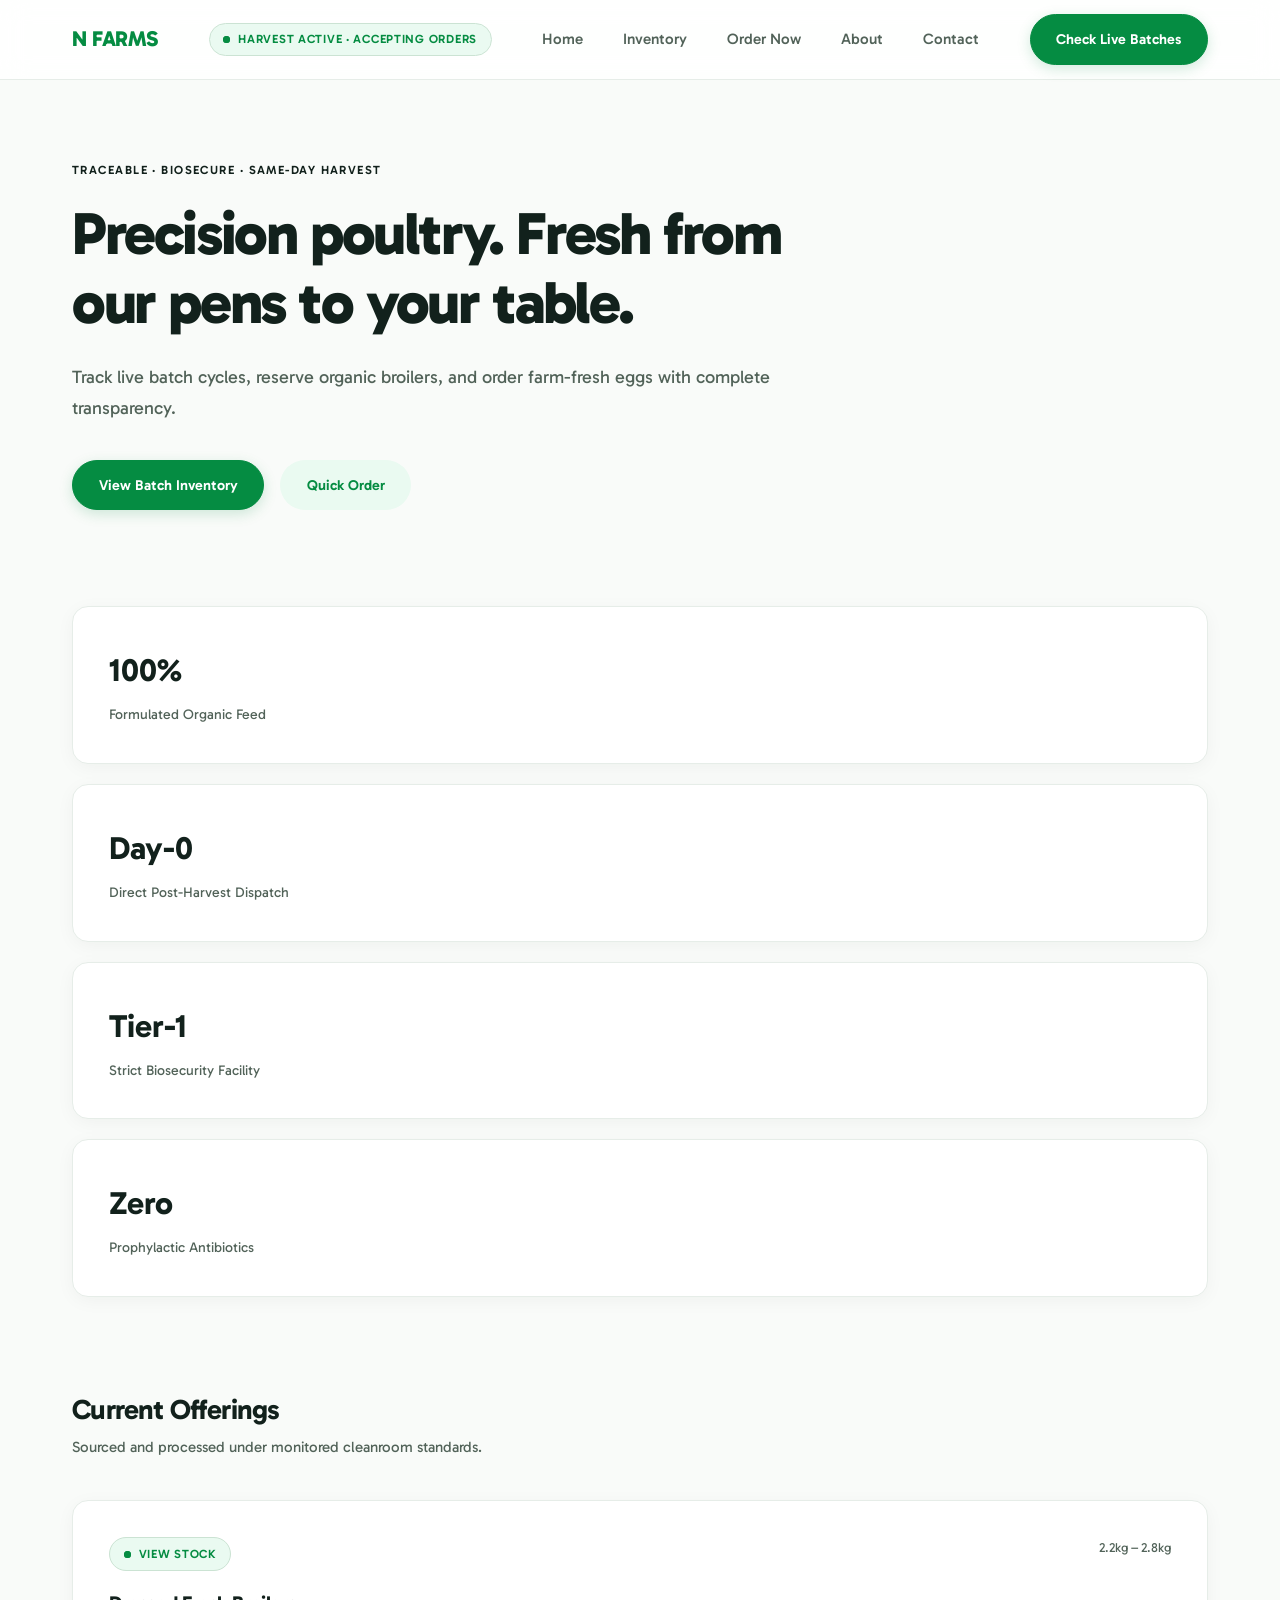
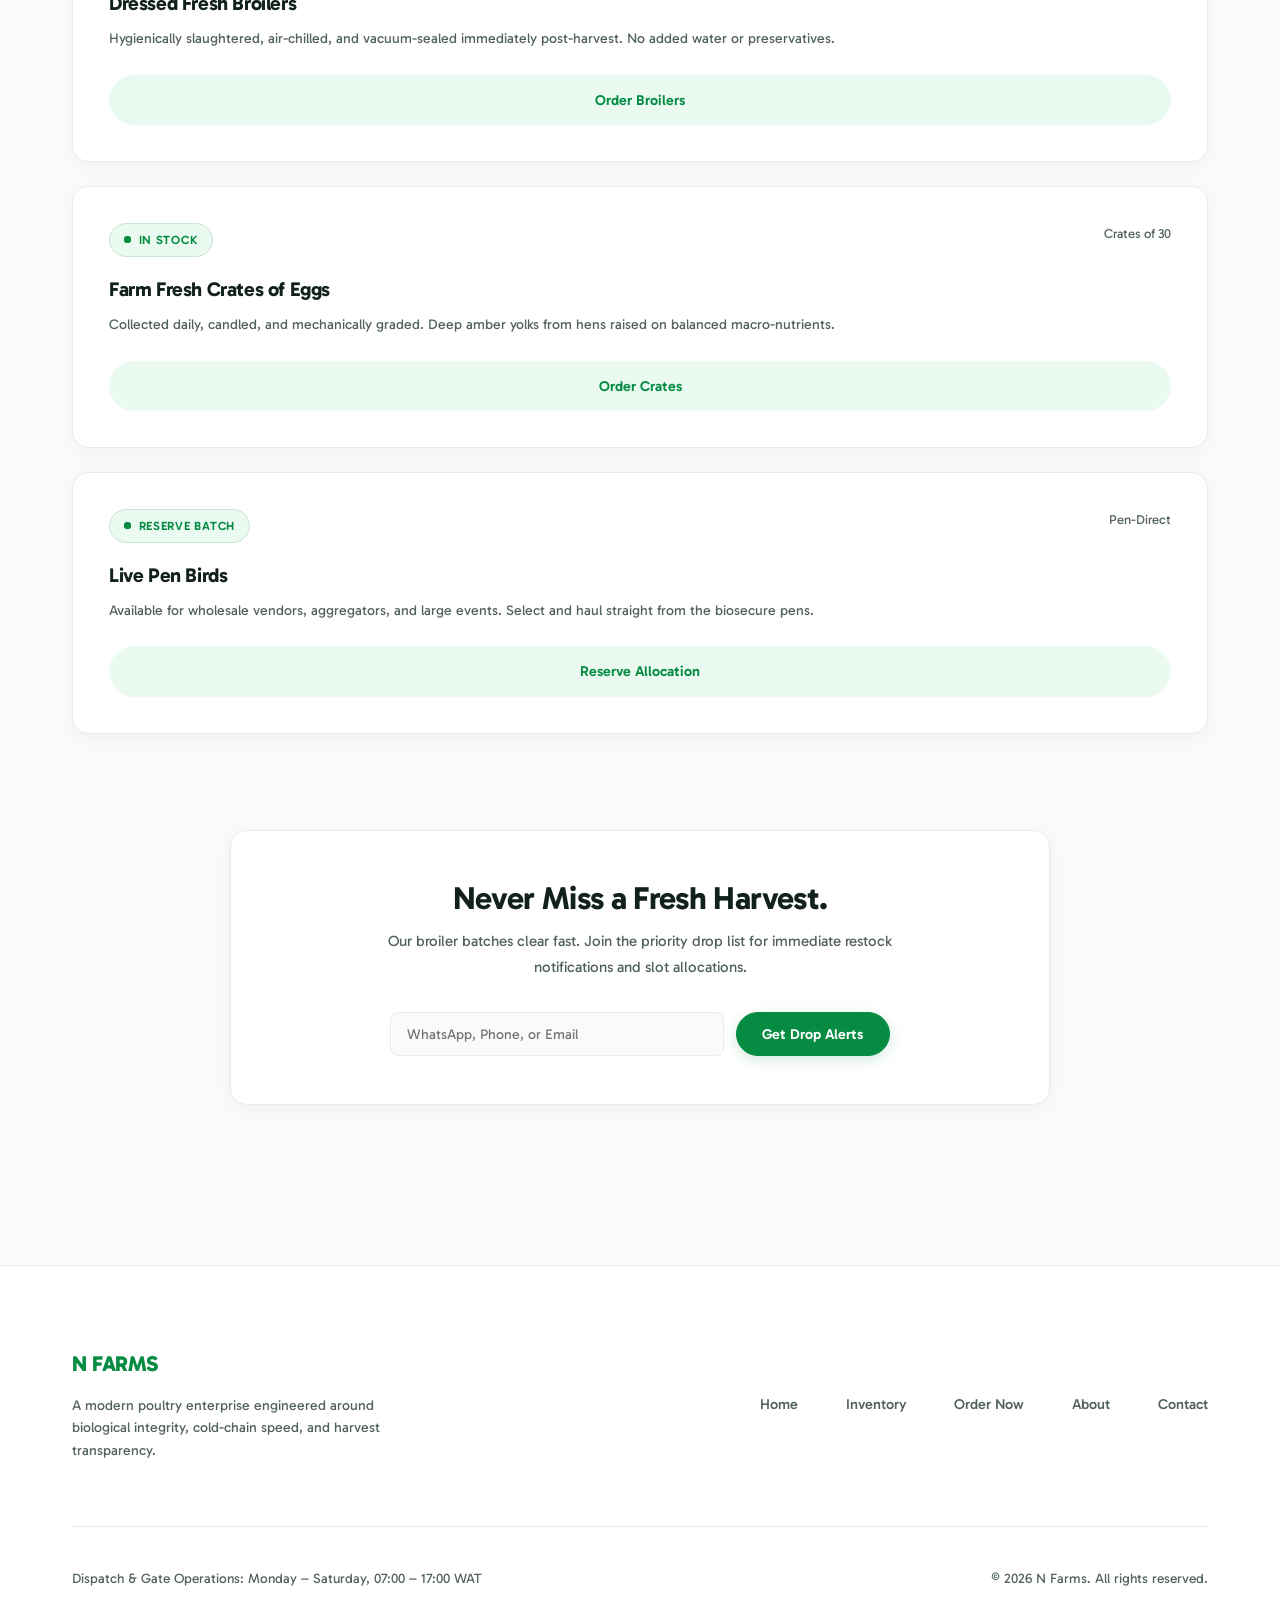
==== index.html @ 1e2ca375 "removed from folder" ====
<!DOCTYPE html>
<html lang="en">
<head>
  <meta charset="UTF-8">
  <meta name="viewport" content="width=device-width, initial-scale=1.0">
  <title>N Farms | Precision Poultry & Fresh Harvests</title>
  <meta name="description" content="Precision poultry, biosecure pens, and direct harvest logistics. Reserve organic broilers, farm-fresh eggs, and live pen birds with complete transparency.">
  <link rel="stylesheet" href="css/style.css">
  <link rel="preconnect" href="https://fonts.googleapis.com">
<link rel="preconnect" href="https://fonts.gstatic.com" crossorigin>
<link href="https://fonts.googleapis.com/css2?family=Gabarito:wght@400..900&display=swap" rel="stylesheet">
</head>
<body>

  <!-- Sticky Navigation Header -->
  <header class="site-header">
    <div class="container nav-container">
      <a href="index.html" class="brand-logo">N FARMS</a>

      <div class="status-pill">
        <span class="status-dot"></span>
        <span>Harvest Active · Accepting Orders</span>
      </div>

      <nav class="nav-links" id="nav-menu" aria-label="Primary Navigation">
        <a href="index.html" class="nav-link" aria-current="page">Home</a>
        <a href="inventory.html" class="nav-link">Inventory</a>
        <a href="order.html" class="nav-link">Order Now</a>
        <a href="about.html" class="nav-link">About</a>
        <a href="contact.html" class="nav-link">Contact</a>
      </nav>

      <div class="nav-actions">
        <a href="inventory.html" class="btn btn-primary">Check Live Batches</a>
        <button class="nav-toggle" id="nav-toggle" aria-label="Toggle navigation menu" aria-expanded="false">
          <span class="nav-toggle-bar"></span>
          <span class="nav-toggle-bar"></span>
          <span class="nav-toggle-bar"></span>
        </button>
      </div>
    </div>
  </header>

  <main>
    <!-- Hero Section -->
    <section class="container" style="padding-top: 5rem; padding-bottom: 4rem;">
      <div style="max-width: 780px;">
        <p style="font-size: 0.75rem; letter-spacing: 0.12em; text-transform: uppercase; color: var(--accent-warm); font-weight: 600; margin-bottom: 1.25rem;">
          TRACEABLE · BIOSECURE · SAME-DAY HARVEST
        </p>
        <h1 style="font-size: clamp(2.25rem, 5vw, 3.75rem); line-height: 1.15; margin-bottom: 1.5rem;">
          Precision poultry. Fresh from our pens to your table.
        </h1>
        <p style="font-size: 1.125rem; line-height: 1.7; margin-bottom: 2.25rem;">
          Track live batch cycles, reserve organic broilers, and order farm-fresh eggs with complete transparency.
        </p>
        <div style="display: flex; flex-wrap: wrap; gap: 1rem;">
          <a href="inventory.html" class="btn btn-primary">View Batch Inventory</a>
          <a href="order.html" class="btn btn-secondary">Quick Order</a>
        </div>
      </div>
    </section>

    <!-- Metrics Strip -->
    <section class="container" style="padding-top: 2rem; padding-bottom: 4rem;">
      <div style="display: grid; grid-template-columns: repeat(auto-fit, min-width(220px, 1fr)); gap: 1.25rem;">
        <div class="card">
          <div style="font-size: 2rem; font-weight: 700; color: var(--text-primary); margin-bottom: 0.35rem;">100%</div>
          <p style="font-size: 0.875rem;">Formulated Organic Feed</p>
        </div>
        <div class="card">
          <div style="font-size: 2rem; font-weight: 700; color: var(--text-primary); margin-bottom: 0.35rem;">Day-0</div>
          <p style="font-size: 0.875rem;">Direct Post-Harvest Dispatch</p>
        </div>
        <div class="card">
          <div style="font-size: 2rem; font-weight: 700; color: var(--text-primary); margin-bottom: 0.35rem;">Tier-1</div>
          <p style="font-size: 0.875rem;">Strict Biosecurity Facility</p>
        </div>
        <div class="card">
          <div style="font-size: 2rem; font-weight: 700; color: var(--text-primary); margin-bottom: 0.35rem;">Zero</div>
          <p style="font-size: 0.875rem;">Prophylactic Antibiotics</p>
        </div>
      </div>
    </section>

    <!-- Product Teasers -->
    <section class="container" style="padding-top: 2rem; padding-bottom: 4rem;">
      <div style="margin-bottom: 2.5rem;">
        <h2 style="font-size: 1.75rem; margin-bottom: 0.5rem;">Current Offerings</h2>
        <p style="font-size: 0.9375rem;">Sourced and processed under monitored cleanroom standards.</p>
      </div>

      <div style="display: grid; grid-template-columns: repeat(auto-fit, min-width(280px, 1fr)); gap: 1.5rem;">
        <article class="card" style="display: flex; flex-direction: column; justify-content: space-between;">
          <div>
            <div style="display: flex; justify-content: space-between; align-items: flex-start; margin-bottom: 1.25rem;">
              <span class="status-pill">
                <span class="status-dot"></span>
                <span>View Stock</span>
              </span>
              <span style="font-size: 0.8125rem; color: var(--text-muted);">2.2kg – 2.8kg</span>
            </div>
            <h3 style="font-size: 1.25rem; margin-bottom: 0.75rem;">Dressed Fresh Broilers</h3>
            <p style="font-size: 0.875rem; margin-bottom: 1.5rem;">
              Hygienically slaughtered, air-chilled, and vacuum-sealed immediately post-harvest. No added water or preservatives.
            </p>
          </div>
          <a href="order.html" class="btn btn-secondary" style="width: 100%;">Order Broilers</a>
        </article>

        <article class="card" style="display: flex; flex-direction: column; justify-content: space-between;">
          <div>
            <div style="display: flex; justify-content: space-between; align-items: flex-start; margin-bottom: 1.25rem;">
              <span class="status-pill">
                <span class="status-dot"></span>
                <span>In Stock</span>
              </span>
              <span style="font-size: 0.8125rem; color: var(--text-muted);">Crates of 30</span>
            </div>
            <h3 style="font-size: 1.25rem; margin-bottom: 0.75rem;">Farm Fresh Crates of Eggs</h3>
            <p style="font-size: 0.875rem; margin-bottom: 1.5rem;">
              Collected daily, candled, and mechanically graded. Deep amber yolks from hens raised on balanced macro-nutrients.
            </p>
          </div>
          <a href="order.html" class="btn btn-secondary" style="width: 100%;">Order Crates</a>
        </article>

        <article class="card" style="display: flex; flex-direction: column; justify-content: space-between;">
          <div>
            <div style="display: flex; justify-content: space-between; align-items: flex-start; margin-bottom: 1.25rem;">
              <span class="status-pill status-warm">
                <span class="status-dot"></span>
                <span>Reserve Batch</span>
              </span>
              <span style="font-size: 0.8125rem; color: var(--text-muted);">Pen-Direct</span>
            </div>
            <h3 style="font-size: 1.25rem; margin-bottom: 0.75rem;">Live Pen Birds</h3>
            <p style="font-size: 0.875rem; margin-bottom: 1.5rem;">
              Available for wholesale vendors, aggregators, and large events. Select and haul straight from the biosecure pens.
            </p>
          </div>
          <a href="order.html" class="btn btn-secondary" style="width: 100%;">Reserve Allocation</a>
        </article>
      </div>
    </section>

    <!-- Restock Alert / Drop Notification -->
    <section class="container" style="padding-top: 2rem; padding-bottom: 2rem;">
      <div class="card" style="padding: 3rem 2rem; max-width: 820px; margin: 0 auto; text-align: center;">
        <h2 style="font-size: clamp(1.5rem, 3vw, 2rem); margin-bottom: 0.75rem;">Never Miss a Fresh Harvest.</h2>
        <p style="font-size: 0.9375rem; max-width: 520px; margin: 0 auto 2rem auto;">
          Our broiler batches clear fast. Join the priority drop list for immediate restock notifications and slot allocations.
        </p>
        <form style="display: flex; flex-wrap: wrap; gap: 0.75rem; justify-content: center; max-width: 500px; margin: 0 auto;">
          <input 
            type="text" 
            placeholder="WhatsApp, Phone, or Email" 
            required 
            aria-label="Contact information for alerts"
            style="flex: 1 1 240px; padding: 0.625rem 1rem; border-radius: var(--radius-sm); background: var(--bg-main); border: 1px solid var(--border); color: var(--text-primary); font-family: inherit; font-size: 0.875rem; outline: none;"
          >
          <button type="submit" class="btn btn-primary">Get Drop Alerts</button>
        </form>
      </div>
    </section>
  </main>

  <!-- Shared Footer -->
  <footer class="site-footer">
    <div class="container">
      <div class="footer-top">
        <div style="max-width: 360px;">
          <div class="brand-logo" style="margin-bottom: 0.75rem;">N FARMS</div>
          <p style="font-size: 0.875rem; line-height: 1.6;">
            A modern poultry enterprise engineered around biological integrity, cold-chain speed, and harvest transparency.
          </p>
        </div>

        <nav class="footer-nav" aria-label="Footer Navigation">
          <a href="index.html" class="footer-link">Home</a>
          <a href="inventory.html" class="footer-link">Inventory</a>
          <a href="order.html" class="footer-link">Order Now</a>
          <a href="about.html" class="footer-link">About</a>
          <a href="contact.html" class="footer-link">Contact</a>
        </nav>
      </div>

      <div class="footer-bottom">
        <p class="footer-copyright">
          Dispatch & Gate Operations: Monday – Saturday, 07:00 – 17:00 WAT
        </p>
        <p class="footer-copyright">
          &copy; 2026 N Farms. All rights reserved.
        </p>
      </div>
    </div>
  </footer>

  <script src="js/main.js"></script>
</body>
</html>
---- css/style.css ----
/* ==========================================================================
   N FARMS — CLEAN MODERN PALETTE
   File: css/style.css
   ========================================================================== */

@import url('https://fonts.googleapis.com/css2?family=Gabarito:wght@400;500;600;700;800&display=swap');

/* --------------------------------------------------------------------------
   1. Design Tokens & Variables
   -------------------------------------------------------------------------- */
:root {
  /* Crisp White/Off-White Foundation */
  --bg-main: #f9fbf9;
  --bg-card: #ffffff;
  --bg-card-hover: #f1f8f4;
  --border: #e6ede8;
  --border-hover: #cbe3d3;

  /* Forest Green Palette (Extracted from Palette Swatches) */
  --green-primary: #058c42;       /* Vibrant Forest Leaf */
  --green-mint: #6ee7b7;          /* Soft Mint */
  --green-light: #eafaf1;         /* Pale Tint Background */
  --green-dark: #12211c;          /* Deep Forest / Night Tone */
  --green-glow: rgba(5, 140, 66, 0.18);

  /* Typography Colors */
  --text-primary: #12211c;
  --text-muted: #526359;

  /* Typography Scale */
  --font-stack: 'Gabarito', sans-serif;
  --tracking-tight: -0.02em;
  --tracking-tighter: -0.04em;

  /* Layout & Elevation */
  --max-width: 1200px;
  --header-height: 80px;
  --radius-sm: 8px;
  --radius-md: 16px;
  --radius-full: 9999px;
  --shadow-soft: 0 4px 20px -2px rgba(18, 33, 28, 0.05);
  --shadow-hover: 0 12px 30px -4px rgba(5, 140, 66, 0.12);

  /* Transitions */
  --ease: cubic-bezier(0.16, 1, 0.3, 1);
  --transition-fast: 180ms var(--ease);
  --transition-smooth: 320ms var(--ease);
}

/* --------------------------------------------------------------------------
   2. Reset & Base Styles
   -------------------------------------------------------------------------- */
*,
*::before,
*::after {
  box-sizing: border-box;
  margin: 0;
  padding: 0;
}

html {
  scroll-behavior: smooth;
  -webkit-text-size-adjust: 100%;
}

body {
  min-height: 100vh;
  background-color: var(--bg-main);
  color: var(--text-primary);
  font-family: var(--font-stack);
  font-size: 1.05rem;
  line-height: 1.7;
  -webkit-font-smoothing: antialiased;
  -moz-osx-font-smoothing: grayscale;
}

h1, h2, h3, h4, h5, h6 {
  color: var(--text-primary);
  font-weight: 700;
  line-height: 1.2;
  letter-spacing: var(--tracking-tight);
}

h1 {
  font-size: clamp(2.25rem, 5vw, 3.75rem);
  font-weight: 800;
  letter-spacing: var(--tracking-tighter);
}

h2 {
  font-size: clamp(1.75rem, 3.5vw, 2.5rem);
}

h3 {
  font-size: 1.5rem;
}

p {
  color: var(--text-muted);
  font-weight: 400;
}

a {
  color: inherit;
  text-decoration: none;
  transition: color var(--transition-fast);
}

ul, ol {
  list-style: none;
}

img, svg {
  display: block;
  max-width: 100%;
}

button {
  font-family: inherit;
  background: none;
  border: none;
  cursor: pointer;
}

/* --------------------------------------------------------------------------
   3. Layout Container
   -------------------------------------------------------------------------- */
.container {
  width: 100%;
  max-width: var(--max-width);
  margin-left: auto;
  margin-right: auto;
  padding-left: 2rem;
  padding-right: 2rem;
}

/* --------------------------------------------------------------------------
   4. Header & Navigation
   -------------------------------------------------------------------------- */
.site-header {
  position: sticky;
  top: 0;
  z-index: 100;
  width: 100%;
  height: var(--header-height);
  background: rgba(255, 255, 255, 0.85);
  backdrop-filter: blur(14px);
  -webkit-backdrop-filter: blur(14px);
  border-bottom: 1px solid var(--border);
  transition: border-color var(--transition-fast);
}

.nav-container {
  display: flex;
  align-items: center;
  justify-content: space-between;
  height: 100%;
}

.brand-logo {
  font-size: 1.35rem;
  font-weight: 800;
  letter-spacing: var(--tracking-tight);
  color: var(--green-primary);
}

.nav-links {
  display: none;
  align-items: center;
  gap: 2.5rem;
}

.nav-link {
  font-size: 0.95rem;
  font-weight: 500;
  color: var(--text-muted);
  position: relative;
  padding: 0.25rem 0;
  transition: color var(--transition-fast);
}

.nav-link::after {
  content: "";
  position: absolute;
  bottom: 0;
  left: 0;
  width: 0;
  height: 2px;
  background-color: var(--green-primary);
  transition: width var(--transition-smooth);
}

.nav-link:hover {
  color: var(--green-primary);
}

.nav-link:hover::after {
  width: 100%;
}

.nav-actions {
  display: flex;
  align-items: center;
  gap: 1rem;
}

.nav-toggle {
  display: flex;
  flex-direction: column;
  justify-content: space-between;
  width: 24px;
  height: 18px;
}

.nav-toggle-bar {
  display: block;
  width: 100%;
  height: 2px;
  background-color: var(--text-primary);
  border-radius: var(--radius-full);
  transition: transform var(--transition-smooth), opacity var(--transition-smooth);
}

/* --------------------------------------------------------------------------
   5. Buttons
   -------------------------------------------------------------------------- */
.btn {
  display: inline-flex;
  align-items: center;
  justify-content: center;
  gap: 0.5rem;
  font-size: 0.9rem;
  font-weight: 600;
  padding: 0.75rem 1.6rem;
  border-radius: var(--radius-full);
  transition: background-color var(--transition-fast), 
              border-color var(--transition-fast), 
              box-shadow var(--transition-fast), 
              transform var(--transition-fast);
  white-space: nowrap;
}

.btn:active {
  transform: scale(0.98);
}

.btn-primary {
  background-color: var(--green-primary);
  color: #ffffff;
  border: 1px solid var(--green-primary);
  box-shadow: 0 4px 14px var(--green-glow);
}

.btn-primary:hover {
  background-color: #047637;
  border-color: #047637;
  transform: translateY(-1px);
  box-shadow: 0 6px 20px var(--green-glow);
}

.btn-secondary {
  background-color: var(--green-light);
  color: var(--green-primary);
  border: 1px solid transparent;
}

.btn-secondary:hover {
  background-color: #dff5ea;
  border-color: var(--border-hover);
}

/* --------------------------------------------------------------------------
   6. Status Pill
   -------------------------------------------------------------------------- */
.status-pill {
  display: inline-flex;
  align-items: center;
  gap: 0.5rem;
  padding: 0.35rem 0.85rem;
  background-color: var(--green-light);
  border: 1px solid var(--border-hover);
  border-radius: var(--radius-full);
  font-size: 0.75rem;
  font-weight: 600;
  color: var(--green-primary);
  text-transform: uppercase;
  letter-spacing: 0.06em;
}

.status-dot {
  width: 7px;
  height: 7px;
  border-radius: 50%;
  background-color: var(--green-primary);
  position: relative;
}

.status-dot::after {
  content: "";
  position: absolute;
  top: 0;
  left: 0;
  width: 100%;
  height: 100%;
  border-radius: 50%;
  background-color: inherit;
  animation: pulse-ring 2.4s cubic-bezier(0.24, 0, 0.38, 1) infinite;
}

@keyframes pulse-ring {
  0% {
    transform: scale(0.95);
    opacity: 0.8;
  }
  70% {
    transform: scale(2.8);
    opacity: 0;
  }
  100% {
    transform: scale(2.8);
    opacity: 0;
  }
}

/* --------------------------------------------------------------------------
   7. Cards & Surfaces
   -------------------------------------------------------------------------- */
.card {
  background-color: var(--bg-card);
  border: 1px solid var(--border);
  border-radius: var(--radius-md);
  padding: 2.25rem;
  box-shadow: var(--shadow-soft);
  transition: transform var(--transition-smooth), 
              border-color var(--transition-smooth), 
              box-shadow var(--transition-smooth);
}

.card:hover {
  transform: translateY(-4px);
  border-color: var(--border-hover);
  box-shadow: var(--shadow-hover);
}

/* --------------------------------------------------------------------------
   8. Footer
   -------------------------------------------------------------------------- */
.site-footer {
  border-top: 1px solid var(--border);
  background-color: #ffffff;
  padding-top: 5rem;
  padding-bottom: 3.5rem;
  margin-top: 8rem;
}

.footer-top {
  display: flex;
  flex-direction: column;
  gap: 2rem;
  margin-bottom: 4rem;
}

.footer-nav {
  display: flex;
  flex-wrap: wrap;
  gap: 2rem 3rem;
}

.footer-link {
  font-size: 0.9rem;
  font-weight: 500;
  color: var(--text-muted);
}

.footer-link:hover {
  color: var(--green-primary);
}

.footer-bottom {
  display: flex;
  flex-direction: column;
  align-items: flex-start;
  gap: 1rem;
  padding-top: 2.5rem;
  border-top: 1px solid var(--border);
}

.footer-copyright {
  font-size: 0.85rem;
  color: var(--text-muted);
}

/* --------------------------------------------------------------------------
   9. Responsive Breakpoints
   -------------------------------------------------------------------------- */
@media (min-width: 768px) {
  .nav-links {
    display: flex;
  }

  .nav-toggle {
    display: none;
  }

  .footer-top,
  .footer-bottom {
    flex-direction: row;
    align-items: center;
    justify-content: space-between;
  }
}

/* Navbar Scroll Elevation State */
.site-header.is-scrolled {
  background: rgba(11, 15, 18, 0.95);
  border-bottom-color: #2b3642;
  box-shadow: 0 8px 24px rgba(0, 0, 0, 0.4);
}

/* Mobile Nav Overlay State */
@media (max-width: 767px) {
  .nav-links {
    position: fixed;
    top: var(--header-height);
    left: 0;
    right: 0;
    bottom: 0;
    display: flex;
    flex-direction: column;
    align-items: flex-start;
    padding: 2.5rem 1.5rem;
    gap: 1.75rem;
    background: var(--bg-main);
    border-bottom: 1px solid var(--border);
    transform: translateY(-100%);
    opacity: 0;
    pointer-events: none;
    transition: transform var(--transition-smooth), opacity var(--transition-smooth);
  }

  .nav-links.is-open {
    transform: translateY(0);
    opacity: 1;
    pointer-events: auto;
  }

  .nav-link {
    font-size: 1.125rem;
  }
}
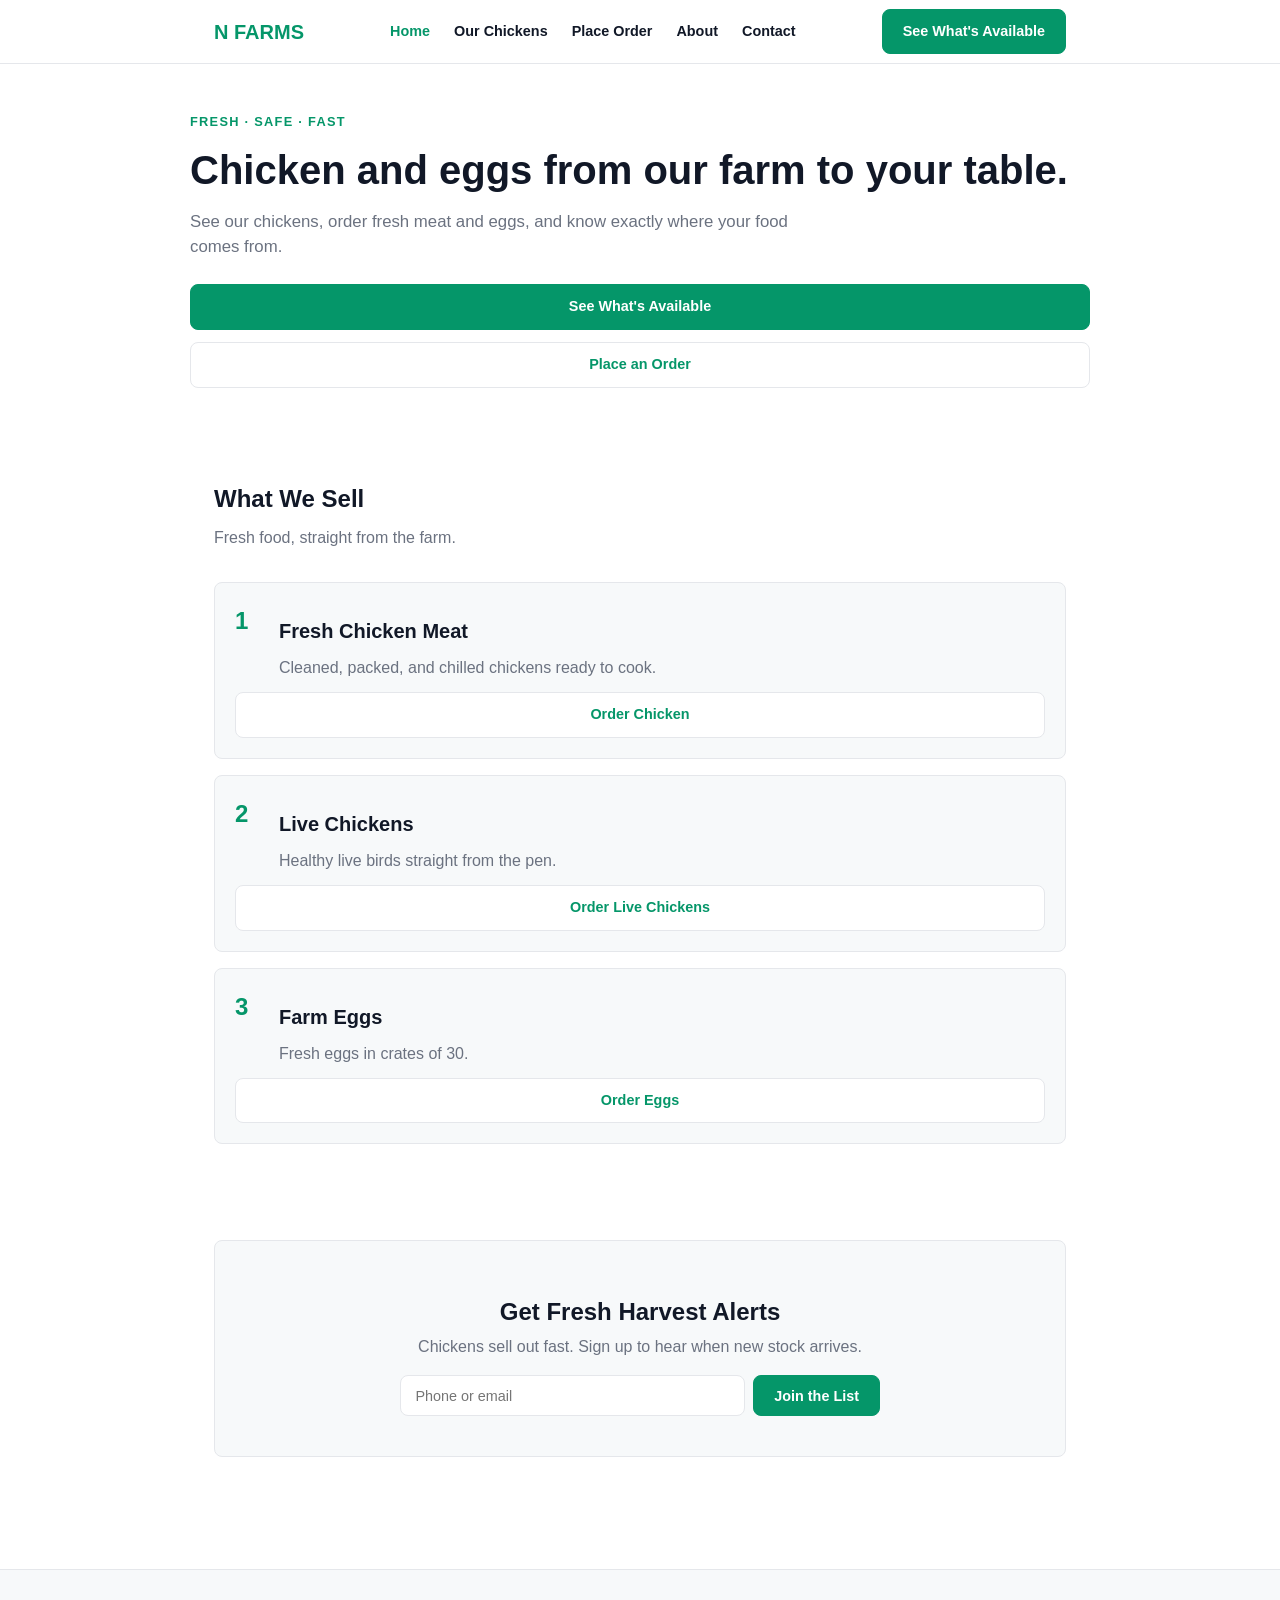
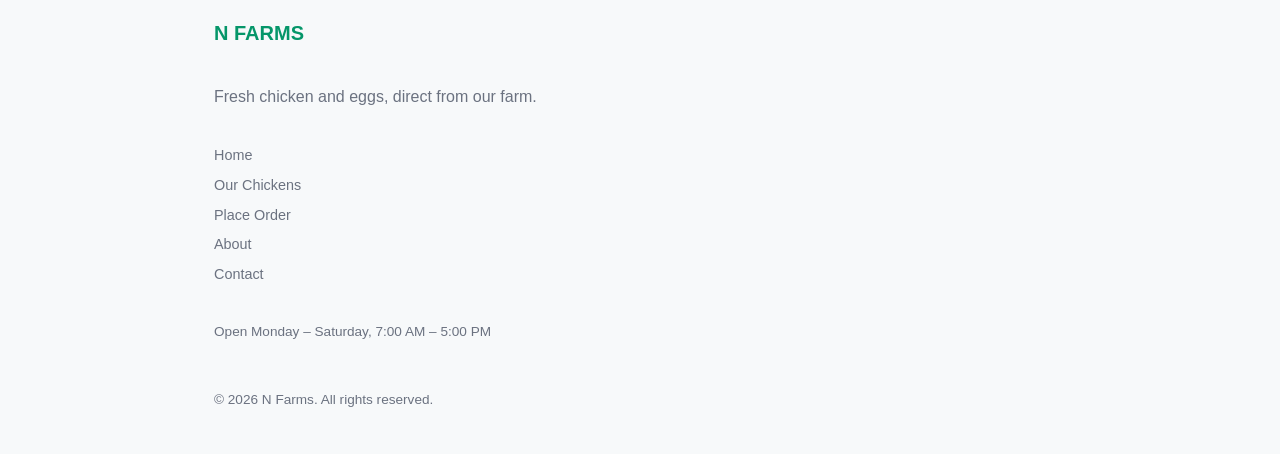
==== commit 802feeb1: "Add admin config system with server-side config.json and hidden password-protected admin panel" ====
--- a/index.html
+++ b/index.html
@@ -3,36 +3,26 @@
 <head>
   <meta charset="UTF-8">
   <meta name="viewport" content="width=device-width, initial-scale=1.0">
-  <title>N Farms | Precision Poultry & Fresh Harvests</title>
-  <meta name="description" content="Precision poultry, biosecure pens, and direct harvest logistics. Reserve organic broilers, farm-fresh eggs, and live pen birds with complete transparency.">
+  <title>N Farms | Fresh Chicken and Eggs</title>
+  <meta name="description" content="Fresh chicken meat, live chickens, and farm eggs. Order direct from the farm.">
   <link rel="stylesheet" href="css/style.css">
-  <link rel="preconnect" href="https://fonts.googleapis.com">
-<link rel="preconnect" href="https://fonts.gstatic.com" crossorigin>
-<link href="https://fonts.googleapis.com/css2?family=Gabarito:wght@400..900&display=swap" rel="stylesheet">
 </head>
 <body>
 
-  <!-- Sticky Navigation Header -->
   <header class="site-header">
     <div class="container nav-container">
       <a href="index.html" class="brand-logo">N FARMS</a>
-
-      <div class="status-pill">
-        <span class="status-dot"></span>
-        <span>Harvest Active · Accepting Orders</span>
-      </div>
-
+      <div class="status-pill"><span>Open for Orders</span></div>
       <nav class="nav-links" id="nav-menu" aria-label="Primary Navigation">
         <a href="index.html" class="nav-link" aria-current="page">Home</a>
-        <a href="inventory.html" class="nav-link">Inventory</a>
-        <a href="order.html" class="nav-link">Order Now</a>
+        <a href="inventory.html" class="nav-link">Our Chickens</a>
+        <a href="order.html" class="nav-link">Place Order</a>
         <a href="about.html" class="nav-link">About</a>
         <a href="contact.html" class="nav-link">Contact</a>
       </nav>
-
       <div class="nav-actions">
-        <a href="inventory.html" class="btn btn-primary">Check Live Batches</a>
-        <button class="nav-toggle" id="nav-toggle" aria-label="Toggle navigation menu" aria-expanded="false">
+        <a href="inventory.html" class="btn btn-primary">See What's Available</a>
+        <button class="nav-toggle" id="nav-toggle" aria-label="Open menu" aria-expanded="false">
           <span class="nav-toggle-bar"></span>
           <span class="nav-toggle-bar"></span>
           <span class="nav-toggle-bar"></span>
@@ -42,160 +32,86 @@
   </header>
 
   <main>
-    <!-- Hero Section -->
-    <section class="container" style="padding-top: 5rem; padding-bottom: 4rem;">
-      <div style="max-width: 780px;">
-        <p style="font-size: 0.75rem; letter-spacing: 0.12em; text-transform: uppercase; color: var(--accent-warm); font-weight: 600; margin-bottom: 1.25rem;">
-          TRACEABLE · BIOSECURE · SAME-DAY HARVEST
-        </p>
-        <h1 style="font-size: clamp(2.25rem, 5vw, 3.75rem); line-height: 1.15; margin-bottom: 1.5rem;">
-          Precision poultry. Fresh from our pens to your table.
-        </h1>
-        <p style="font-size: 1.125rem; line-height: 1.7; margin-bottom: 2.25rem;">
-          Track live batch cycles, reserve organic broilers, and order farm-fresh eggs with complete transparency.
-        </p>
-        <div style="display: flex; flex-wrap: wrap; gap: 1rem;">
-          <a href="inventory.html" class="btn btn-primary">View Batch Inventory</a>
-          <a href="order.html" class="btn btn-secondary">Quick Order</a>
+    <section class="container hero">
+      <div>
+        <span class="hero-kicker">Fresh · Safe · Fast</span>
+        <h1 class="hero-title" data-admin-text="heroTitle">Chicken and eggs from our farm to your table.</h1>
+        <p class="hero-lead" data-admin-text="heroLead">See our chickens, order fresh meat and eggs, and know exactly where your food comes from.</p>
+        <div class="hero-actions">
+          <a href="inventory.html" class="btn btn-primary btn-full">See What's Available</a>
+          <a href="order.html" class="btn btn-outline btn-full">Place an Order</a>
         </div>
       </div>
     </section>
 
-    <!-- Metrics Strip -->
-    <section class="container" style="padding-top: 2rem; padding-bottom: 4rem;">
-      <div style="display: grid; grid-template-columns: repeat(auto-fit, min-width(220px, 1fr)); gap: 1.25rem;">
-        <div class="card">
-          <div style="font-size: 2rem; font-weight: 700; color: var(--text-primary); margin-bottom: 0.35rem;">100%</div>
-          <p style="font-size: 0.875rem;">Formulated Organic Feed</p>
-        </div>
-        <div class="card">
-          <div style="font-size: 2rem; font-weight: 700; color: var(--text-primary); margin-bottom: 0.35rem;">Day-0</div>
-          <p style="font-size: 0.875rem;">Direct Post-Harvest Dispatch</p>
-        </div>
-        <div class="card">
-          <div style="font-size: 2rem; font-weight: 700; color: var(--text-primary); margin-bottom: 0.35rem;">Tier-1</div>
-          <p style="font-size: 0.875rem;">Strict Biosecurity Facility</p>
-        </div>
-        <div class="card">
-          <div style="font-size: 2rem; font-weight: 700; color: var(--text-primary); margin-bottom: 0.35rem;">Zero</div>
-          <p style="font-size: 0.875rem;">Prophylactic Antibiotics</p>
-        </div>
-      </div>
-    </section>
-
-    <!-- Product Teasers -->
-    <section class="container" style="padding-top: 2rem; padding-bottom: 4rem;">
-      <div style="margin-bottom: 2.5rem;">
-        <h2 style="font-size: 1.75rem; margin-bottom: 0.5rem;">Current Offerings</h2>
-        <p style="font-size: 0.9375rem;">Sourced and processed under monitored cleanroom standards.</p>
-      </div>
-
-      <div style="display: grid; grid-template-columns: repeat(auto-fit, min-width(280px, 1fr)); gap: 1.5rem;">
-        <article class="card" style="display: flex; flex-direction: column; justify-content: space-between;">
-          <div>
-            <div style="display: flex; justify-content: space-between; align-items: flex-start; margin-bottom: 1.25rem;">
-              <span class="status-pill">
-                <span class="status-dot"></span>
-                <span>View Stock</span>
-              </span>
-              <span style="font-size: 0.8125rem; color: var(--text-muted);">2.2kg – 2.8kg</span>
+    <section class="container">
+      <h2 class="section-title">What We Sell</h2>
+      <p class="section-desc">Fresh food, straight from the farm.</p>
+      <div class="grid">
+        <article class="card">
+          <div class="feature">
+            <span class="feature-number">1</span>
+            <div>
+              <h3>Fresh Chicken Meat</h3>
+              <p>Cleaned, packed, and chilled chickens ready to cook.</p>
             </div>
-            <h3 style="font-size: 1.25rem; margin-bottom: 0.75rem;">Dressed Fresh Broilers</h3>
-            <p style="font-size: 0.875rem; margin-bottom: 1.5rem;">
-              Hygienically slaughtered, air-chilled, and vacuum-sealed immediately post-harvest. No added water or preservatives.
-            </p>
           </div>
-          <a href="order.html" class="btn btn-secondary" style="width: 100%;">Order Broilers</a>
+          <a href="order.html?item=broiler" class="btn btn-outline btn-full">Order Chicken</a>
         </article>
-
-        <article class="card" style="display: flex; flex-direction: column; justify-content: space-between;">
-          <div>
-            <div style="display: flex; justify-content: space-between; align-items: flex-start; margin-bottom: 1.25rem;">
-              <span class="status-pill">
-                <span class="status-dot"></span>
-                <span>In Stock</span>
-              </span>
-              <span style="font-size: 0.8125rem; color: var(--text-muted);">Crates of 30</span>
+        <article class="card">
+          <div class="feature">
+            <span class="feature-number">2</span>
+            <div>
+              <h3>Live Chickens</h3>
+              <p>Healthy live birds straight from the pen.</p>
             </div>
-            <h3 style="font-size: 1.25rem; margin-bottom: 0.75rem;">Farm Fresh Crates of Eggs</h3>
-            <p style="font-size: 0.875rem; margin-bottom: 1.5rem;">
-              Collected daily, candled, and mechanically graded. Deep amber yolks from hens raised on balanced macro-nutrients.
-            </p>
           </div>
-          <a href="order.html" class="btn btn-secondary" style="width: 100%;">Order Crates</a>
+          <a href="order.html?item=live" class="btn btn-outline btn-full">Order Live Chickens</a>
         </article>
-
-        <article class="card" style="display: flex; flex-direction: column; justify-content: space-between;">
-          <div>
-            <div style="display: flex; justify-content: space-between; align-items: flex-start; margin-bottom: 1.25rem;">
-              <span class="status-pill status-warm">
-                <span class="status-dot"></span>
-                <span>Reserve Batch</span>
-              </span>
-              <span style="font-size: 0.8125rem; color: var(--text-muted);">Pen-Direct</span>
+        <article class="card">
+          <div class="feature">
+            <span class="feature-number">3</span>
+            <div>
+              <h3>Farm Eggs</h3>
+              <p>Fresh eggs in crates of 30.</p>
             </div>
-            <h3 style="font-size: 1.25rem; margin-bottom: 0.75rem;">Live Pen Birds</h3>
-            <p style="font-size: 0.875rem; margin-bottom: 1.5rem;">
-              Available for wholesale vendors, aggregators, and large events. Select and haul straight from the biosecure pens.
-            </p>
           </div>
-          <a href="order.html" class="btn btn-secondary" style="width: 100%;">Reserve Allocation</a>
+          <a href="order.html?item=eggs" class="btn btn-outline btn-full">Order Eggs</a>
         </article>
       </div>
     </section>
 
-    <!-- Restock Alert / Drop Notification -->
-    <section class="container" style="padding-top: 2rem; padding-bottom: 2rem;">
-      <div class="card" style="padding: 3rem 2rem; max-width: 820px; margin: 0 auto; text-align: center;">
-        <h2 style="font-size: clamp(1.5rem, 3vw, 2rem); margin-bottom: 0.75rem;">Never Miss a Fresh Harvest.</h2>
-        <p style="font-size: 0.9375rem; max-width: 520px; margin: 0 auto 2rem auto;">
-          Our broiler batches clear fast. Join the priority drop list for immediate restock notifications and slot allocations.
-        </p>
-        <form style="display: flex; flex-wrap: wrap; gap: 0.75rem; justify-content: center; max-width: 500px; margin: 0 auto;">
-          <input 
-            type="text" 
-            placeholder="WhatsApp, Phone, or Email" 
-            required 
-            aria-label="Contact information for alerts"
-            style="flex: 1 1 240px; padding: 0.625rem 1rem; border-radius: var(--radius-sm); background: var(--bg-main); border: 1px solid var(--border); color: var(--text-primary); font-family: inherit; font-size: 0.875rem; outline: none;"
-          >
-          <button type="submit" class="btn btn-primary">Get Drop Alerts</button>
+    <section class="container">
+      <div class="card" style="text-align: center; padding: 2.5rem 1rem;">
+        <h2 class="section-title">Get Fresh Harvest Alerts</h2>
+        <p class="section-desc" style="margin: 0 auto 1rem auto;">Chickens sell out fast. Sign up to hear when new stock arrives.</p>
+        <form action="" style="display: flex; flex-wrap: wrap; gap: 0.5rem; justify-content: center; max-width: 480px; margin: 0 auto;">
+          <input type="text" placeholder="Phone or email" required aria-label="Phone or email" style="flex: 1 1 220px; padding: 0.6rem 0.9rem; border: 1px solid var(--color-border); border-radius: var(--radius); background: var(--color-bg); color: var(--color-text); font-family: inherit; font-size: 0.9rem;">
+          <button type="submit" class="btn btn-primary">Join the List</button>
         </form>
       </div>
     </section>
   </main>
 
-  <!-- Shared Footer -->
   <footer class="site-footer">
     <div class="container">
-      <div class="footer-top">
-        <div style="max-width: 360px;">
-          <div class="brand-logo" style="margin-bottom: 0.75rem;">N FARMS</div>
-          <p style="font-size: 0.875rem; line-height: 1.6;">
-            A modern poultry enterprise engineered around biological integrity, cold-chain speed, and harvest transparency.
-          </p>
-        </div>
-
-        <nav class="footer-nav" aria-label="Footer Navigation">
+      <div class="footer-inner">
+        <span class="footer-brand">N FARMS</span>
+        <p class="footer-desc" data-admin-text="footerDesc">Fresh chicken and eggs, direct from our farm.</p>
+        <nav class="footer-nav">
           <a href="index.html" class="footer-link">Home</a>
-          <a href="inventory.html" class="footer-link">Inventory</a>
-          <a href="order.html" class="footer-link">Order Now</a>
+          <a href="inventory.html" class="footer-link">Our Chickens</a>
+          <a href="order.html" class="footer-link">Place Order</a>
           <a href="about.html" class="footer-link">About</a>
           <a href="contact.html" class="footer-link">Contact</a>
         </nav>
-      </div>
-
-      <div class="footer-bottom">
-        <p class="footer-copyright">
-          Dispatch & Gate Operations: Monday – Saturday, 07:00 – 17:00 WAT
-        </p>
-        <p class="footer-copyright">
-          &copy; 2026 N Farms. All rights reserved.
-        </p>
+        <p class="footer-copyright">Open Monday – Saturday, 7:00 AM – 5:00 PM</p>
+        <p class="footer-copyright">&copy; 2026 N Farms. All rights reserved.</p>
       </div>
     </div>
   </footer>
 
   <script src="js/main.js"></script>
+  <script src="js/config.js" defer></script>
 </body>
 </html>
--- a/css/style.css
+++ b/css/style.css
@@ -1,55 +1,34 @@
-/* ==========================================================================
-   N FARMS — CLEAN MODERN PALETTE
-   File: css/style.css
-   ========================================================================== */
-
-@import url('https://fonts.googleapis.com/css2?family=Gabarito:wght@400;500;600;700;800&display=swap');
-
-/* --------------------------------------------------------------------------
-   1. Design Tokens & Variables
-   -------------------------------------------------------------------------- */
+/* N Farms — Simple, unified styles for every page */
+/* One look, one color, plain words */
+
 :root {
-  /* Crisp White/Off-White Foundation */
-  --bg-main: #f9fbf9;
-  --bg-card: #ffffff;
-  --bg-card-hover: #f1f8f4;
-  --border: #e6ede8;
-  --border-hover: #cbe3d3;
-
-  /* Forest Green Palette (Extracted from Palette Swatches) */
-  --green-primary: #058c42;       /* Vibrant Forest Leaf */
-  --green-mint: #6ee7b7;          /* Soft Mint */
-  --green-light: #eafaf1;         /* Pale Tint Background */
-  --green-dark: #12211c;          /* Deep Forest / Night Tone */
-  --green-glow: rgba(5, 140, 66, 0.18);
-
-  /* Typography Colors */
-  --text-primary: #12211c;
-  --text-muted: #526359;
-
-  /* Typography Scale */
-  --font-stack: 'Gabarito', sans-serif;
-  --tracking-tight: -0.02em;
-  --tracking-tighter: -0.04em;
-
-  /* Layout & Elevation */
-  --max-width: 1200px;
-  --header-height: 80px;
-  --radius-sm: 8px;
-  --radius-md: 16px;
+  /* Simple palette */
+  --color-bg: #ffffff;
+  --color-card: #f7f9fa;
+  --color-border: #e5e7eb;
+  --color-text: #111827;
+  --color-text-muted: #6b7280;
+  --color-accent: #059669;
+  --color-accent-hover: #047857;
+  --font: -apple-system, BlinkMacSystemFont, "Segoe UI", Roboto, "Helvetica Neue", Arial, sans-serif;
+  --max-width: 900px;
+  --radius: 8px;
+  --header-height: 64px;
+
+  /* Old names kept so inline styles still render */
+  --bg-main: var(--color-bg);
+  --bg-card: var(--color-card);
+  --border: var(--color-border);
+  --text-primary: var(--color-text);
+  --text-muted: var(--color-text-muted);
+  --accent-green: var(--color-accent);
+  --accent-green-dark: var(--color-accent-hover);
+  --accent-warm: var(--color-accent);
+  --radius-sm: var(--radius);
   --radius-full: 9999px;
-  --shadow-soft: 0 4px 20px -2px rgba(18, 33, 28, 0.05);
-  --shadow-hover: 0 12px 30px -4px rgba(5, 140, 66, 0.12);
-
-  /* Transitions */
-  --ease: cubic-bezier(0.16, 1, 0.3, 1);
-  --transition-fast: 180ms var(--ease);
-  --transition-smooth: 320ms var(--ease);
-}
-
-/* --------------------------------------------------------------------------
-   2. Reset & Base Styles
-   -------------------------------------------------------------------------- */
+  --font-stack: var(--font);
+}
+
 *,
 *::before,
 *::after {
@@ -58,59 +37,65 @@
   padding: 0;
 }
 
-html {
-  scroll-behavior: smooth;
-  -webkit-text-size-adjust: 100%;
-}
-
+html,
 body {
-  min-height: 100vh;
-  background-color: var(--bg-main);
-  color: var(--text-primary);
-  font-family: var(--font-stack);
-  font-size: 1.05rem;
-  line-height: 1.7;
+  background: var(--color-bg);
+  color: var(--color-text);
+  font-family: var(--font);
+  font-size: 16px;
+  line-height: 1.5;
+  margin: 0;
+  padding: 0;
+  width: 100%;
+  overflow-x: hidden;
   -webkit-font-smoothing: antialiased;
-  -moz-osx-font-smoothing: grayscale;
-}
-
-h1, h2, h3, h4, h5, h6 {
-  color: var(--text-primary);
-  font-weight: 700;
-  line-height: 1.2;
-  letter-spacing: var(--tracking-tight);
+}
+
+h1,
+h2,
+h3,
+h4 {
+  color: var(--color-text);
+  line-height: 1.25;
+  font-weight: 700;
 }
 
 h1 {
-  font-size: clamp(2.25rem, 5vw, 3.75rem);
-  font-weight: 800;
-  letter-spacing: var(--tracking-tighter);
+  font-size: 2rem;
+  margin: 1rem 0;
 }
 
 h2 {
-  font-size: clamp(1.75rem, 3.5vw, 2.5rem);
+  font-size: 1.5rem;
+  margin: 1rem 0 0.5rem;
 }
 
 h3 {
-  font-size: 1.5rem;
+  font-size: 1.25rem;
+  margin: 1rem 0 0.5rem;
 }
 
 p {
-  color: var(--text-muted);
-  font-weight: 400;
+  color: var(--color-text-muted);
+  margin: 0.75rem 0;
 }
 
 a {
-  color: inherit;
+  color: var(--color-accent);
   text-decoration: none;
-  transition: color var(--transition-fast);
-}
-
-ul, ol {
+}
+
+a:hover {
+  text-decoration: underline;
+}
+
+ul,
+ol {
   list-style: none;
 }
 
-img, svg {
+img,
+svg {
   display: block;
   max-width: 100%;
 }
@@ -120,331 +105,556 @@
   background: none;
   border: none;
   cursor: pointer;
-}
-
-/* --------------------------------------------------------------------------
-   3. Layout Container
-   -------------------------------------------------------------------------- */
+  padding: 0;
+}
+
 .container {
   width: 100%;
   max-width: var(--max-width);
   margin-left: auto;
   margin-right: auto;
-  padding-left: 2rem;
-  padding-right: 2rem;
-}
-
-/* --------------------------------------------------------------------------
-   4. Header & Navigation
-   -------------------------------------------------------------------------- */
+  padding-left: 16px;
+  padding-right: 16px;
+}
+
+@media (min-width: 640px) {
+  .container {
+    padding-left: 24px;
+    padding-right: 24px;
+  }
+}
+
+/* Header */
 .site-header {
   position: sticky;
   top: 0;
-  z-index: 100;
-  width: 100%;
+  z-index: 1000;
   height: var(--header-height);
-  background: rgba(255, 255, 255, 0.85);
-  backdrop-filter: blur(14px);
-  -webkit-backdrop-filter: blur(14px);
-  border-bottom: 1px solid var(--border);
-  transition: border-color var(--transition-fast);
+  background: var(--color-bg);
+  border-bottom: 1px solid var(--color-border);
+  display: flex;
+  align-items: center;
 }
 
 .nav-container {
   display: flex;
   align-items: center;
   justify-content: space-between;
+  width: 100%;
   height: 100%;
+  gap: 8px;
 }
 
 .brand-logo {
-  font-size: 1.35rem;
+  font-size: 1.25rem;
   font-weight: 800;
-  letter-spacing: var(--tracking-tight);
-  color: var(--green-primary);
-}
-
-.nav-links {
-  display: none;
-  align-items: center;
-  gap: 2.5rem;
-}
-
-.nav-link {
-  font-size: 0.95rem;
-  font-weight: 500;
-  color: var(--text-muted);
-  position: relative;
-  padding: 0.25rem 0;
-  transition: color var(--transition-fast);
-}
-
-.nav-link::after {
-  content: "";
-  position: absolute;
-  bottom: 0;
-  left: 0;
-  width: 0;
-  height: 2px;
-  background-color: var(--green-primary);
-  transition: width var(--transition-smooth);
-}
-
-.nav-link:hover {
-  color: var(--green-primary);
-}
-
-.nav-link:hover::after {
-  width: 100%;
+  color: var(--color-accent);
+  white-space: nowrap;
+}
+
+.status-pill {
+  display: inline-flex;
+  align-items: center;
+  gap: 6px;
+  padding: 4px 10px;
+  background: rgba(5, 150, 105, 0.1);
+  border: 1px solid rgba(5, 150, 105, 0.2);
+  border-radius: var(--radius-full);
+  font-size: 0.75rem;
+  font-weight: 700;
+  color: var(--color-accent);
+  text-transform: uppercase;
+  letter-spacing: 0.05em;
+  white-space: nowrap;
+  flex-shrink: 0;
 }
 
 .nav-actions {
   display: flex;
   align-items: center;
-  gap: 1rem;
+  gap: 8px;
+  flex-shrink: 0;
 }
 
 .nav-toggle {
   display: flex;
   flex-direction: column;
   justify-content: space-between;
-  width: 24px;
-  height: 18px;
+  width: 22px;
+  height: 16px;
+  cursor: pointer;
+  background: transparent;
+  border: none;
+  padding: 0;
+  flex-shrink: 0;
 }
 
 .nav-toggle-bar {
   display: block;
   width: 100%;
   height: 2px;
-  background-color: var(--text-primary);
+  background-color: var(--color-text);
   border-radius: var(--radius-full);
-  transition: transform var(--transition-smooth), opacity var(--transition-smooth);
-}
-
-/* --------------------------------------------------------------------------
-   5. Buttons
-   -------------------------------------------------------------------------- */
+}
+
+/* Mobile navigation drawer */
+.nav-links {
+  position: fixed;
+  top: var(--header-height);
+  left: 0;
+  width: 100%;
+  height: calc(100vh - var(--header-height));
+  background: var(--color-bg);
+  border-bottom: 1px solid var(--color-border);
+  display: flex;
+  flex-direction: column;
+  padding: 1.25rem;
+  gap: 0;
+  overflow-y: auto;
+  z-index: 999;
+  transform: translateY(-105%);
+  opacity: 0;
+  visibility: hidden;
+  pointer-events: none;
+  transition: transform 0.25s ease, opacity 0.25s ease, visibility 0.25s ease;
+}
+
+.nav-links.is-open {
+  transform: translateY(0);
+  opacity: 1;
+  visibility: visible;
+  pointer-events: auto;
+}
+
+.nav-link {
+  font-size: 1.05rem;
+  font-weight: 600;
+  color: var(--color-text);
+  padding: 1rem 0;
+  width: 100%;
+  border-bottom: 1px solid var(--color-border);
+  display: block;
+}
+
+.nav-link:last-child {
+  border-bottom: none;
+}
+
+.nav-link:hover,
+.nav-link[aria-current="page"] {
+  color: var(--color-accent);
+}
+
+@media (min-width: 769px) {
+  .nav-toggle {
+    display: none;
+  }
+
+  .nav-links {
+    position: static;
+    height: auto;
+    width: auto;
+    background: transparent;
+    border: none;
+    display: flex !important;
+    flex-direction: row;
+    align-items: center;
+    gap: 1.5rem;
+    padding: 0;
+    transform: none;
+    opacity: 1;
+    visibility: visible;
+    pointer-events: auto;
+    overflow-y: visible;
+  }
+
+  .nav-link {
+    font-size: 0.9rem;
+    padding: 0;
+    border-bottom: none;
+    width: auto;
+  }
+
+  .status-pill {
+    display: none;
+  }
+}
+/* Buttons */
 .btn {
   display: inline-flex;
   align-items: center;
   justify-content: center;
+  gap: 6px;
+  font-size: 0.9rem;
+  font-weight: 700;
+  padding: 0.7rem 1.25rem;
+  border-radius: var(--radius);
+  border: 1px solid transparent;
+  white-space: nowrap;
+  font-family: inherit;
+  cursor: pointer;
+}
+
+.btn-primary {
+  background: var(--color-accent);
+  color: #ffffff;
+  border-color: var(--color-accent);
+}
+
+.btn-primary:hover {
+  background: var(--color-accent-hover);
+}
+
+.btn-outline,
+.btn-secondary {
+  background: #ffffff;
+  color: var(--color-accent);
+  border: 1px solid var(--color-border);
+}
+
+.btn-outline:hover,
+.btn-secondary:hover {
+  background: var(--color-card);
+  border-color: var(--color-accent);
+}
+
+.btn-full {
+  width: 100%;
+}
+
+/* Cards */
+.card {
+  background: var(--color-card);
+  border: 1px solid var(--color-border);
+  border-radius: var(--radius);
+  padding: 1.25rem;
+}
+
+/* Page sections */
+section {
+  padding: 3rem 0;
+}
+
+.section-title {
+  font-size: 1.5rem;
+  margin-bottom: 0.5rem;
+}
+
+.section-desc {
+  color: var(--color-text-muted);
+  max-width: 600px;
+  margin-bottom: 2rem;
+}
+
+/* Grid */
+.grid {
+  display: grid;
+  gap: 1rem;
+}
+
+@media (min-width: 640px) {
+  .grid-cols-2 {
+    grid-template-columns: repeat(2, 1fr);
+  }
+}
+
+/* Forms */
+label {
+  display: block;
+  font-size: 0.85rem;
+  font-weight: 600;
+  color: var(--color-text);
+  margin-bottom: 0.35rem;
+}
+
+input,
+select,
+textarea {
+  width: 100%;
+  padding: 0.6rem 0.85rem;
+  border: 1px solid var(--color-border);
+  border-radius: var(--radius);
+  background: var(--color-bg);
+  color: var(--color-text);
+  font-family: inherit;
+  font-size: 0.9rem;
+  outline: none;
+}
+
+input:focus,
+select:focus,
+textarea:focus {
+  border-color: var(--color-accent);
+}
+
+.field {
+  margin-bottom: 1rem;
+}
+
+.radio-group {
+  display: flex;
+  flex-direction: column;
   gap: 0.5rem;
+}
+
+.radio-group label {
+  display: flex;
+  align-items: center;
+  gap: 0.5rem;
+  font-weight: 500;
   font-size: 0.9rem;
-  font-weight: 600;
-  padding: 0.75rem 1.6rem;
-  border-radius: var(--radius-full);
-  transition: background-color var(--transition-fast), 
-              border-color var(--transition-fast), 
-              box-shadow var(--transition-fast), 
-              transform var(--transition-fast);
+  cursor: pointer;
+}
+
+/* Quantity picker */
+.qty-control {
+  display: inline-flex;
+  align-items: center;
+  border: 1px solid var(--color-border);
+  border-radius: var(--radius);
+  background: var(--color-bg);
+  overflow: hidden;
+}
+
+.qty-btn {
+  width: 36px;
+  height: 36px;
+  font-size: 1.25rem;
+  color: var(--color-text);
+}
+
+.qty-input {
+  width: 44px;
+  height: 36px;
+  text-align: center;
+  background: transparent;
+  border: none;
+  color: var(--color-text);
+  font-size: 0.95rem;
+  -moz-appearance: textfield;
+}
+
+/* Order items */
+.item-card {
+  display: flex;
+  flex-direction: column;
+  gap: 0.75rem;
+}
+
+.item-head {
+  display: flex;
+  justify-content: space-between;
+  align-items: flex-start;
+}
+
+.item-name {
+  font-size: 1.15rem;
+  font-weight: 700;
+}
+
+.item-price {
+  font-size: 1.1rem;
+  font-weight: 700;
   white-space: nowrap;
 }
 
-.btn:active {
-  transform: scale(0.98);
-}
-
-.btn-primary {
-  background-color: var(--green-primary);
-  color: #ffffff;
-  border: 1px solid var(--green-primary);
-  box-shadow: 0 4px 14px var(--green-glow);
-}
-
-.btn-primary:hover {
-  background-color: #047637;
-  border-color: #047637;
-  transform: translateY(-1px);
-  box-shadow: 0 6px 20px var(--green-glow);
-}
-
-.btn-secondary {
-  background-color: var(--green-light);
-  color: var(--green-primary);
-  border: 1px solid transparent;
-}
-
-.btn-secondary:hover {
-  background-color: #dff5ea;
-  border-color: var(--border-hover);
-}
-
-/* --------------------------------------------------------------------------
-   6. Status Pill
-   -------------------------------------------------------------------------- */
-.status-pill {
+.item-desc {
+  font-size: 0.85rem;
+  color: var(--color-text-muted);
+}
+
+.batch-pill {
   display: inline-flex;
   align-items: center;
-  gap: 0.5rem;
-  padding: 0.35rem 0.85rem;
-  background-color: var(--green-light);
-  border: 1px solid var(--border-hover);
+  gap: 6px;
+  padding: 3px 8px;
   border-radius: var(--radius-full);
   font-size: 0.75rem;
-  font-weight: 600;
-  color: var(--green-primary);
-  text-transform: uppercase;
-  letter-spacing: 0.06em;
-}
-
-.status-dot {
-  width: 7px;
-  height: 7px;
-  border-radius: 50%;
-  background-color: var(--green-primary);
-  position: relative;
-}
-
-.status-dot::after {
-  content: "";
-  position: absolute;
-  top: 0;
-  left: 0;
-  width: 100%;
-  height: 100%;
-  border-radius: 50%;
-  background-color: inherit;
-  animation: pulse-ring 2.4s cubic-bezier(0.24, 0, 0.38, 1) infinite;
-}
-
-@keyframes pulse-ring {
-  0% {
-    transform: scale(0.95);
-    opacity: 0.8;
-  }
-  70% {
-    transform: scale(2.8);
-    opacity: 0;
-  }
-  100% {
-    transform: scale(2.8);
-    opacity: 0;
-  }
-}
-
-/* --------------------------------------------------------------------------
-   7. Cards & Surfaces
-   -------------------------------------------------------------------------- */
-.card {
-  background-color: var(--bg-card);
-  border: 1px solid var(--border);
-  border-radius: var(--radius-md);
-  padding: 2.25rem;
-  box-shadow: var(--shadow-soft);
-  transition: transform var(--transition-smooth), 
-              border-color var(--transition-smooth), 
-              box-shadow var(--transition-smooth);
-}
-
-.card:hover {
-  transform: translateY(-4px);
-  border-color: var(--border-hover);
-  box-shadow: var(--shadow-hover);
-}
-
-/* --------------------------------------------------------------------------
-   8. Footer
-   -------------------------------------------------------------------------- */
+  font-weight: 700;
+  background: rgba(5, 150, 105, 0.1);
+  border: 1px solid rgba(5, 150, 105, 0.2);
+  color: var(--color-accent);
+  margin-bottom: 0.75rem;
+}
+
+/* Order summary */
+.summary-card {
+  background: var(--color-bg);
+  border: 1px solid var(--color-border);
+  border-radius: var(--radius);
+  padding: 1rem;
+}
+
+.summary-line {
+  display: flex;
+  justify-content: space-between;
+  font-size: 0.875rem;
+  margin-bottom: 0.5rem;
+}
+
+.summary-line.total {
+  font-size: 1.1rem;
+  font-weight: 700;
+  color: var(--color-accent);
+  border-top: 1px solid var(--color-border);
+  padding-top: 0.75rem;
+  margin-top: 0.75rem;
+}
+
+/* Table */
+.table-wrap {
+  overflow-x: auto;
+  border: 1px solid var(--color-border);
+  border-radius: var(--radius);
+}
+
+table {
+  width: 100%;
+  border-collapse: collapse;
+  font-size: 0.875rem;
+  text-align: left;
+}
+
+th,
+td {
+  padding: 0.875rem 1rem;
+  border-bottom: 1px solid var(--color-border);
+}
+
+th {
+  color: var(--color-text);
+  font-weight: 700;
+}
+
+/* Footer */
 .site-footer {
-  border-top: 1px solid var(--border);
-  background-color: #ffffff;
-  padding-top: 5rem;
-  padding-bottom: 3.5rem;
-  margin-top: 8rem;
-}
-
-.footer-top {
+  border-top: 1px solid var(--color-border);
+  padding: 3rem 0 2rem;
+  margin-top: 4rem;
+  background: var(--color-card);
+}
+
+.footer-inner {
   display: flex;
   flex-direction: column;
-  gap: 2rem;
-  margin-bottom: 4rem;
+  gap: 1.5rem;
+  align-items: flex-start;
+}
+
+.footer-brand {
+  font-size: 1.25rem;
+  font-weight: 800;
+  color: var(--color-accent);
+}
+
+.footer-desc {
+  color: var(--color-text-muted);
+  max-width: 420px;
+  line-height: 1.6;
 }
 
 .footer-nav {
   display: flex;
-  flex-wrap: wrap;
-  gap: 2rem 3rem;
+  flex-direction: column;
+  gap: 0.5rem;
 }
 
 .footer-link {
   font-size: 0.9rem;
-  font-weight: 500;
-  color: var(--text-muted);
+  color: var(--color-text-muted);
 }
 
 .footer-link:hover {
-  color: var(--green-primary);
-}
-
-.footer-bottom {
-  display: flex;
-  flex-direction: column;
-  align-items: flex-start;
-  gap: 1rem;
-  padding-top: 2.5rem;
-  border-top: 1px solid var(--border);
+  color: var(--color-accent);
 }
 
 .footer-copyright {
   font-size: 0.85rem;
-  color: var(--text-muted);
-}
-
-/* --------------------------------------------------------------------------
-   9. Responsive Breakpoints
-   -------------------------------------------------------------------------- */
-@media (min-width: 768px) {
-  .nav-links {
-    display: flex;
-  }
-
-  .nav-toggle {
-    display: none;
-  }
-
-  .footer-top,
-  .footer-bottom {
-    flex-direction: row;
+  color: var(--color-text-muted);
+}
+
+/* Hero */
+.hero {
+  padding: 3rem 0 2rem;
+}
+
+.hero-kicker {
+  font-size: 0.8rem;
+  font-weight: 700;
+  letter-spacing: 0.1em;
+  text-transform: uppercase;
+  color: var(--color-accent);
+  margin-bottom: 0.75rem;
+  display: block;
+}
+
+.hero-title {
+  font-size: clamp(1.75rem, 5vw, 2.5rem);
+  line-height: 1.15;
+  margin-bottom: 1rem;
+}
+
+.hero-lead {
+  font-size: 1.05rem;
+  max-width: 600px;
+  margin-bottom: 1.5rem;
+  color: var(--color-text-muted);
+}
+
+.hero-actions {
+  display: flex;
+  flex-wrap: wrap;
+  gap: 0.75rem;
+}
+
+/* Features */
+.feature {
+  display: flex;
+  gap: 0.75rem;
+  align-items: flex-start;
+}
+
+.feature-number {
+  font-size: 1.5rem;
+  font-weight: 800;
+  color: var(--color-accent);
+  min-width: 2rem;
+}
+
+/* Status */
+.status-row {
+  display: flex;
+  justify-content: space-between;
+  align-items: center;
+  gap: 0.5rem;
+}
+
+/* Responsive */
+@media (max-width: 639px) {
+  h1 {
+    font-size: 1.75rem;
+  }
+
+  .btn {
+    padding: 0.6rem 1rem;
+    font-size: 0.85rem;
+  }
+
+  .hero-actions {
+    flex-direction: column;
+  }
+
+  .hero-actions .btn {
+    width: 100%;
+  }
+
+  .footer-inner {
     align-items: center;
-    justify-content: space-between;
-  }
-}
-
-/* Navbar Scroll Elevation State */
-.site-header.is-scrolled {
-  background: rgba(11, 15, 18, 0.95);
-  border-bottom-color: #2b3642;
-  box-shadow: 0 8px 24px rgba(0, 0, 0, 0.4);
-}
-
-/* Mobile Nav Overlay State */
-@media (max-width: 767px) {
-  .nav-links {
-    position: fixed;
-    top: var(--header-height);
-    left: 0;
-    right: 0;
-    bottom: 0;
-    display: flex;
-    flex-direction: column;
-    align-items: flex-start;
-    padding: 2.5rem 1.5rem;
-    gap: 1.75rem;
-    background: var(--bg-main);
-    border-bottom: 1px solid var(--border);
-    transform: translateY(-100%);
-    opacity: 0;
-    pointer-events: none;
-    transition: transform var(--transition-smooth), opacity var(--transition-smooth);
-  }
-
-  .nav-links.is-open {
-    transform: translateY(0);
-    opacity: 1;
-    pointer-events: auto;
-  }
-
-  .nav-link {
-    font-size: 1.125rem;
+    text-align: center;
+  }
+
+  .footer-nav {
+    width: 100%;
+    justify-content: center;
   }
 }
